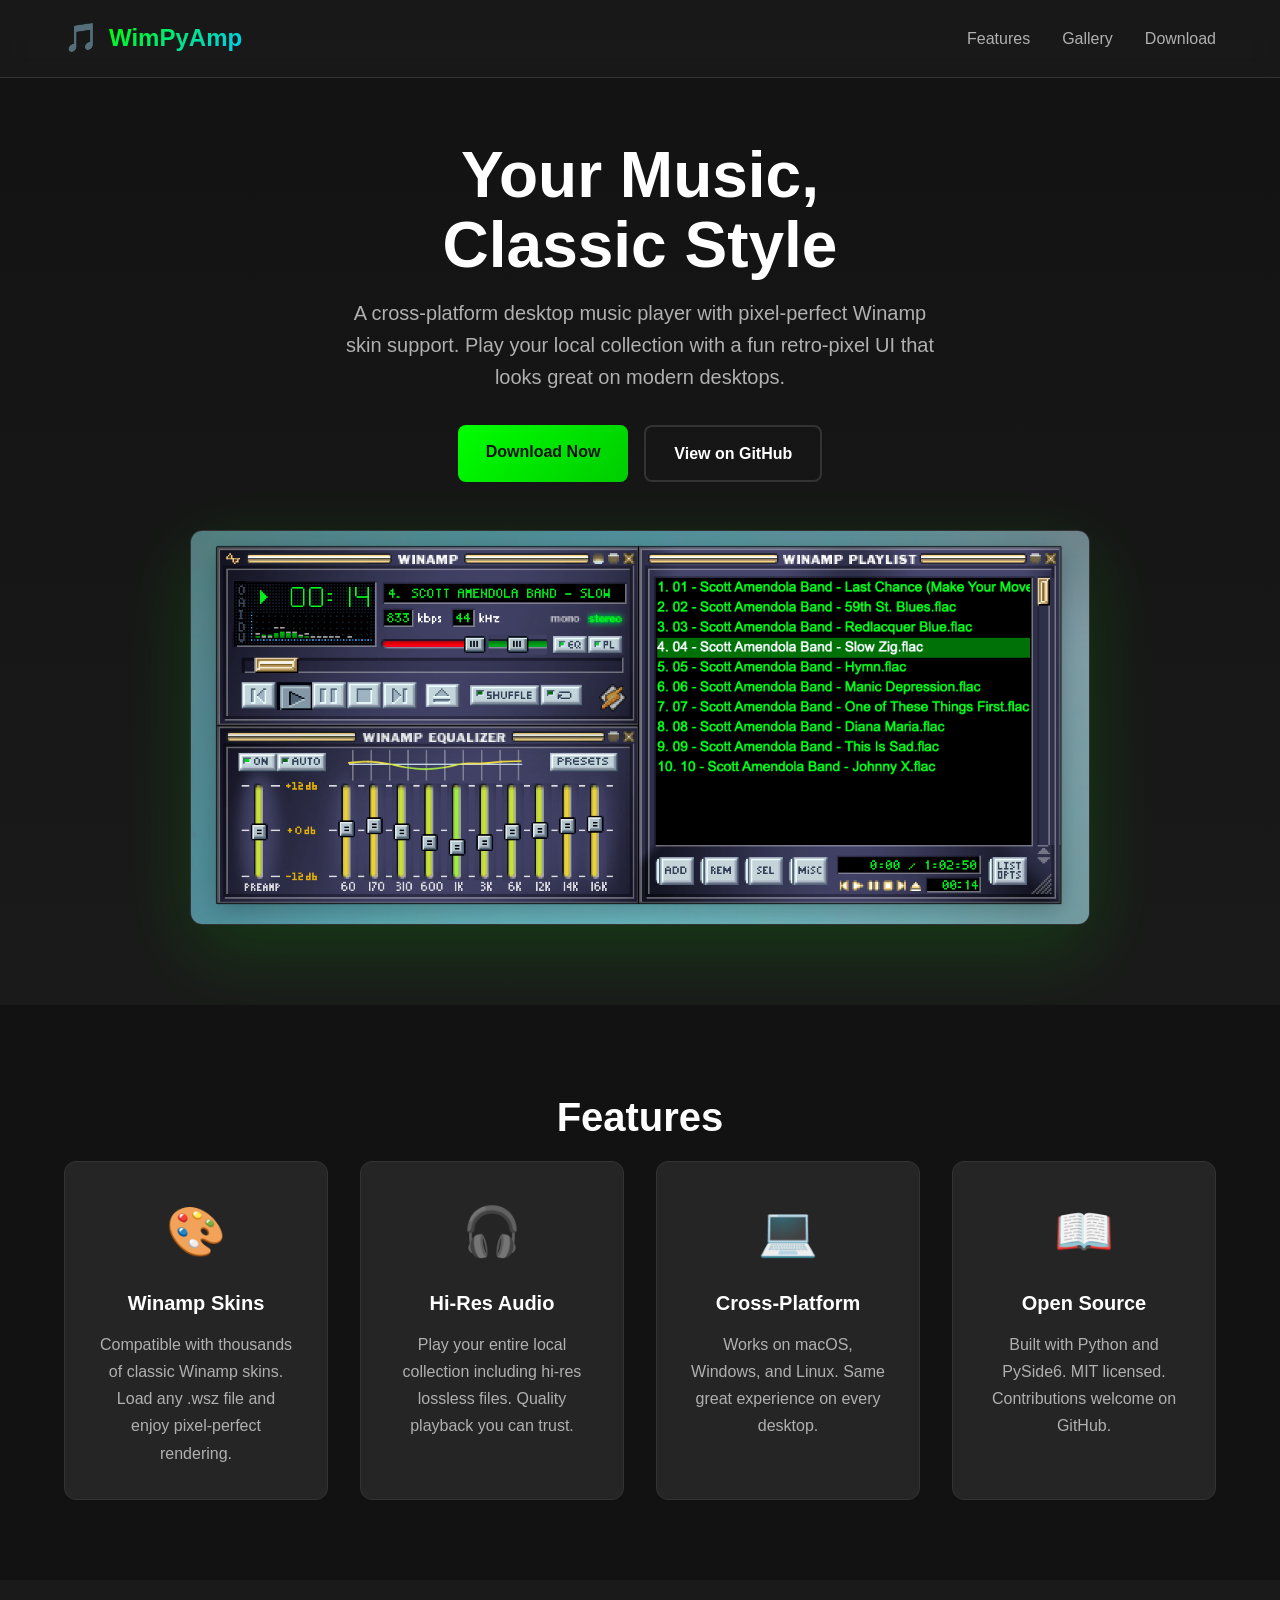
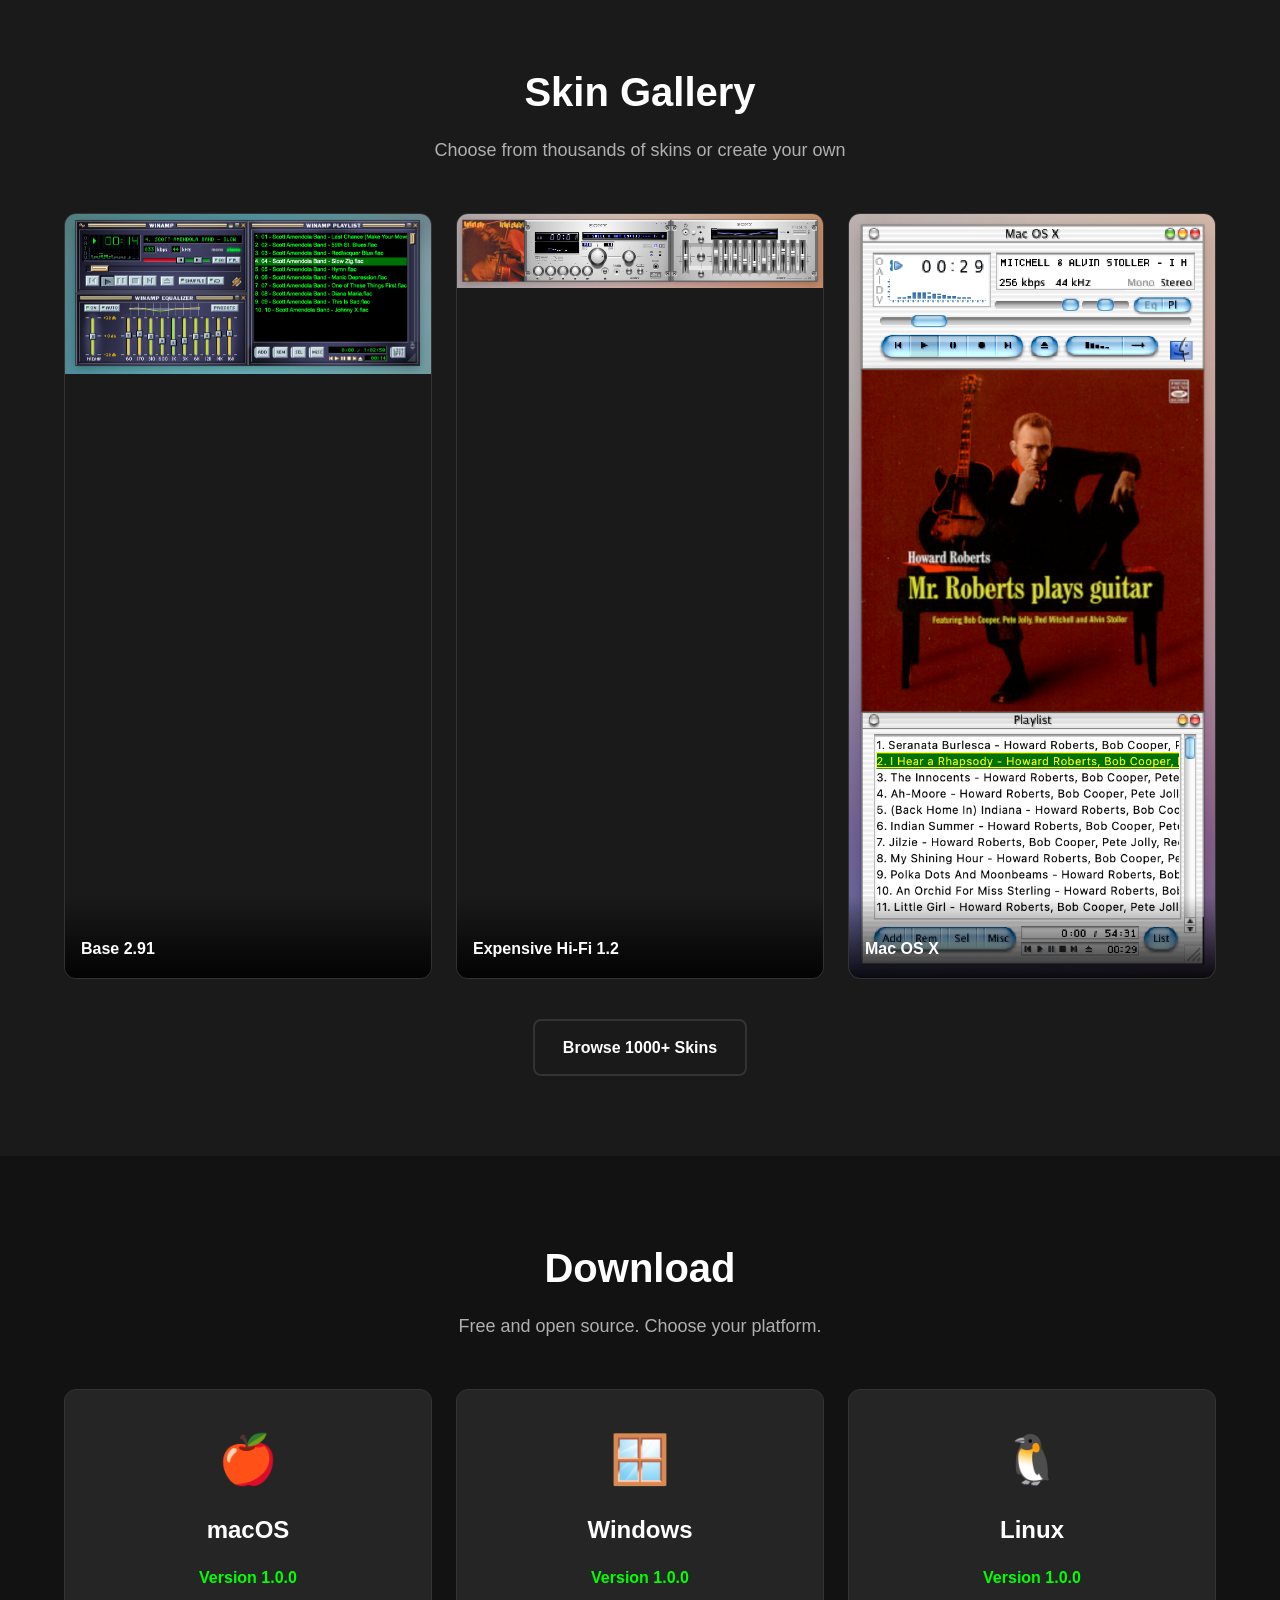
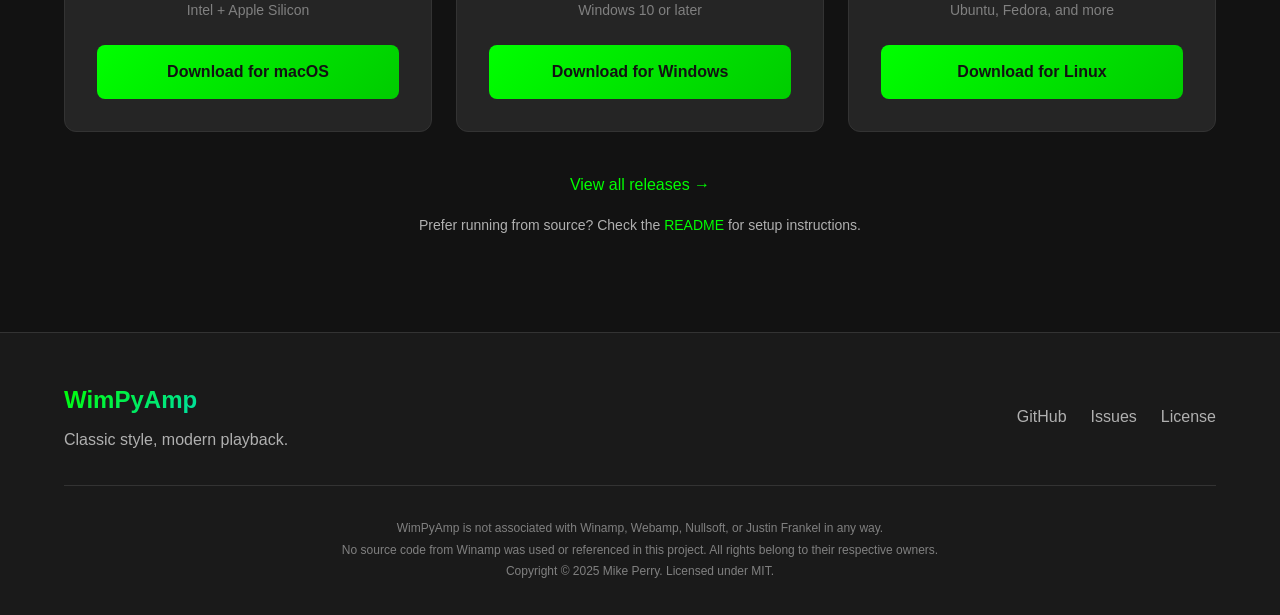
==== website/index.html @ 25e1e269 "Add product website - website/index.html: Single-page product site with Hero, Features,   Gallery, D" ====
<!DOCTYPE html>
<html lang="en">
<head>
    <meta charset="UTF-8">
    <meta name="viewport" content="width=device-width, initial-scale=1.0">
    <title>WimPyAmp - Winamp-Skinned Music Player</title>
    <meta name="description" content="A cross-platform desktop music player with pixel-perfect Winamp skin support. Play your local music collection with a fun retro UI.">
    <link rel="icon" type="image/png" href="images/favicon.png">
    <link rel="stylesheet" href="styles.css">
</head>
<body>
    <!-- Header -->
    <header class="header">
        <div class="container header-content">
            <div class="logo">
                <span class="logo-icon">🎵</span>
                <span class="logo-text">WimPyAmp</span>
            </div>
            <nav class="nav">
                <a href="#features">Features</a>
                <a href="#gallery">Gallery</a>
                <a href="#download">Download</a>
            </nav>
        </div>
    </header>

    <!-- Hero -->
    <section class="hero">
        <div class="container">
            <h1 class="hero-title">Your Music,<br>Classic Style</h1>
            <p class="hero-subtitle">
                A cross-platform desktop music player with pixel-perfect Winamp skin support.
                Play your local collection with a fun retro-pixel UI that looks great on modern desktops.
            </p>
            <div class="hero-cta">
                <a href="#download" class="btn btn-primary">Download Now</a>
                <a href="https://github.com/mikeypdev/wimpyamp" class="btn btn-secondary">View on GitHub</a>
            </div>
            <div class="hero-screenshot">
                <img src="images/hero-screenshot.png" alt="WimPyAmp with default Winamp skin">
            </div>
        </div>
    </section>

    <!-- Features -->
    <section id="features" class="features">
        <div class="container">
            <h2 class="section-title">Features</h2>
            <div class="features-grid">
                <div class="feature-card">
                    <div class="feature-icon">🎨</div>
                    <h3>Winamp Skins</h3>
                    <p>Compatible with thousands of classic Winamp skins. Load any .wsz file and enjoy pixel-perfect rendering.</p>
                </div>
                <div class="feature-card">
                    <div class="feature-icon">🎧</div>
                    <h3>Hi-Res Audio</h3>
                    <p>Play your entire local collection including hi-res lossless files. Quality playback you can trust.</p>
                </div>
                <div class="feature-card">
                    <div class="feature-icon">💻</div>
                    <h3>Cross-Platform</h3>
                    <p>Works on macOS, Windows, and Linux. Same great experience on every desktop.</p>
                </div>
                <div class="feature-card">
                    <div class="feature-icon">📖</div>
                    <h3>Open Source</h3>
                    <p>Built with Python and PySide6. MIT licensed. Contributions welcome on GitHub.</p>
                </div>
            </div>
        </div>
    </section>

    <!-- Gallery -->
    <section id="gallery" class="gallery">
        <div class="container">
            <h2 class="section-title">Skin Gallery</h2>
            <p class="section-subtitle">Choose from thousands of skins or create your own</p>
            <div class="gallery-grid">
                <div class="gallery-item">
                    <img src="images/hero-screenshot.png" alt="Default Winamp 2.91 skin">
                    <span class="gallery-caption">Base 2.91</span>
                </div>
                <div class="gallery-item">
                    <img src="images/skin-1.png" alt="Expensive Hi-Fi skin">
                    <span class="gallery-caption">Expensive Hi-Fi 1.2</span>
                </div>
                <div class="gallery-item">
                    <img src="images/skin-2.png" alt="Mac OS X Winamp skin">
                    <span class="gallery-caption">Mac OS X</span>
                </div>
            </div>
            <div class="gallery-cta">
                <a href="https://skins.webamp.org/" target="_blank" rel="noopener" class="btn btn-secondary">
                    Browse 1000+ Skins
                </a>
            </div>
        </div>
    </section>

    <!-- Download -->
    <section id="download" class="download">
        <div class="container">
            <h2 class="section-title">Download</h2>
            <p class="section-subtitle">Free and open source. Choose your platform.</p>
            <div class="download-grid">
                <div class="download-card">
                    <div class="download-platform">
                        <span class="platform-icon">🍎</span>
                        <h3>macOS</h3>
                    </div>
                    <p class="download-version">Version 1.0.0</p>
                    <p class="download-requirements">Intel + Apple Silicon</p>
                    <a href="https://github.com/mikeypdev/wimpyamp/releases/latest" class="btn btn-primary btn-full">
                        Download for macOS
                    </a>
                </div>
                <div class="download-card">
                    <div class="download-platform">
                        <span class="platform-icon">🪟</span>
                        <h3>Windows</h3>
                    </div>
                    <p class="download-version">Version 1.0.0</p>
                    <p class="download-requirements">Windows 10 or later</p>
                    <a href="https://github.com/mikeypdev/wimpyamp/releases/latest" class="btn btn-primary btn-full">
                        Download for Windows
                    </a>
                </div>
                <div class="download-card">
                    <div class="download-platform">
                        <span class="platform-icon">🐧</span>
                        <h3>Linux</h3>
                    </div>
                    <p class="download-version">Version 1.0.0</p>
                    <p class="download-requirements">Ubuntu, Fedora, and more</p>
                    <a href="https://github.com/mikeypdev/wimpyamp/releases/latest" class="btn btn-primary btn-full">
                        Download for Linux
                    </a>
                </div>
            </div>
            <div class="download-alt">
                <a href="https://github.com/mikeypdev/wimpyamp/releases" class="link">
                    View all releases →
                </a>
                <p class="download-note">
                    Prefer running from source? Check the <a href="https://github.com/mikeypdev/wimpyamp" class="link">README</a> for setup instructions.
                </p>
            </div>
        </div>
    </section>

    <!-- Footer -->
    <footer class="footer">
        <div class="container">
            <div class="footer-content">
                <div class="footer-left">
                    <span class="logo-text">WimPyAmp</span>
                    <p class="footer-tagline">Classic style, modern playback.</p>
                </div>
                <div class="footer-links">
                    <a href="https://github.com/mikeypdev/wimpyamp">GitHub</a>
                    <a href="https://github.com/mikeypdev/wimpyamp/issues">Issues</a>
                    <a href="https://github.com/mikeypdev/wimpyamp/blob/main/LICENSE">License</a>
                </div>
            </div>
            <div class="footer-disclaimer">
                <p>WimPyAmp is not associated with Winamp, Webamp, Nullsoft, or Justin Frankel in any way.</p>
                <p>No source code from Winamp was used or referenced in this project. All rights belong to their respective owners.</p>
                <p>Copyright © 2025 Mike Perry. Licensed under MIT.</p>
            </div>
        </div>
    </footer>
</body>
</html>
---- website/styles.css ----
/* WimPyAmp Product Page Styles */

/* CSS Variables */
:root {
    --bg-dark: #1a1a1a;
    --bg-darker: #121212;
    --bg-card: #252525;
    --text-primary: #ffffff;
    --text-secondary: #b0b0b0;
    --text-muted: #808080;
    --accent-green: #00ff00;
    --accent-orange: #ff9900;
    --accent-blue: #00ccff;
    --border-color: #333333;
    --max-width: 1200px;
}

/* Reset & Base */
*, *::before, *::after {
    box-sizing: border-box;
    margin: 0;
    padding: 0;
}

html {
    scroll-behavior: smooth;
}

body {
    font-family: -apple-system, BlinkMacSystemFont, "Segoe UI", Roboto, "Helvetica Neue", Arial, sans-serif;
    background-color: var(--bg-dark);
    color: var(--text-primary);
    line-height: 1.6;
    -webkit-font-smoothing: antialiased;
    -moz-osx-font-smoothing: grayscale;
}

.container {
    max-width: var(--max-width);
    margin: 0 auto;
    padding: 0 24px;
}

img {
    max-width: 100%;
    height: auto;
    display: block;
}

a {
    color: var(--accent-green);
    text-decoration: none;
    transition: color 0.2s ease;
}

a:hover {
    color: var(--accent-orange);
}

/* Header */
.header {
    position: fixed;
    top: 0;
    left: 0;
    right: 0;
    background: rgba(26, 26, 26, 0.95);
    backdrop-filter: blur(10px);
    border-bottom: 1px solid var(--border-color);
    z-index: 1000;
    padding: 16px 0;
}

.header-content {
    display: flex;
    justify-content: space-between;
    align-items: center;
}

.logo {
    display: flex;
    align-items: center;
    gap: 10px;
    font-size: 1.5rem;
    font-weight: 700;
}

.logo-icon {
    font-size: 1.75rem;
}

.logo-text {
    background: linear-gradient(135deg, var(--accent-green), var(--accent-blue));
    -webkit-background-clip: text;
    -webkit-text-fill-color: transparent;
    background-clip: text;
}

.nav {
    display: flex;
    gap: 32px;
}

.nav a {
    color: var(--text-secondary);
    font-weight: 500;
    transition: color 0.2s ease;
}

.nav a:hover {
    color: var(--text-primary);
}

/* Hero Section */
.hero {
    padding: 140px 0 80px;
    text-align: center;
    background: linear-gradient(180deg, var(--bg-darker) 0%, var(--bg-dark) 100%);
}

.hero-title {
    font-size: clamp(2.5rem, 5vw, 4rem);
    font-weight: 800;
    margin-bottom: 16px;
    line-height: 1.1;
}

.hero-subtitle {
    font-size: 1.25rem;
    color: var(--text-secondary);
    max-width: 600px;
    margin: 0 auto 32px;
}

.hero-cta {
    display: flex;
    gap: 16px;
    justify-content: center;
    flex-wrap: wrap;
    margin-bottom: 48px;
}

.hero-screenshot {
    max-width: 900px;
    margin: 0 auto;
    border-radius: 12px;
    overflow: hidden;
    box-shadow: 0 25px 80px rgba(0, 255, 0, 0.15);
    border: 1px solid var(--border-color);
}

.hero-screenshot img {
    width: 100%;
    height: auto;
}

/* Buttons */
.btn {
    display: inline-block;
    padding: 14px 28px;
    border-radius: 8px;
    font-weight: 600;
    font-size: 1rem;
    text-align: center;
    transition: all 0.2s ease;
    cursor: pointer;
    border: none;
}

.btn-primary {
    background: linear-gradient(135deg, var(--accent-green), #00cc00);
    color: var(--bg-darker);
}

.btn-primary:hover {
    background: linear-gradient(135deg, #00ff00, var(--accent-green));
    transform: translateY(-2px);
    box-shadow: 0 8px 25px rgba(0, 255, 0, 0.3);
}

.btn-secondary {
    background: transparent;
    color: var(--text-primary);
    border: 2px solid var(--border-color);
}

.btn-secondary:hover {
    border-color: var(--accent-green);
    color: var(--accent-green);
}

.btn-full {
    width: 100%;
}

/* Section Styles */
section {
    padding: 80px 0;
}

.section-title {
    font-size: 2.5rem;
    font-weight: 700;
    text-align: center;
    margin-bottom: 12px;
}

.section-subtitle {
    text-align: center;
    color: var(--text-secondary);
    font-size: 1.125rem;
    margin-bottom: 48px;
}

/* Features Section */
.features {
    background: var(--bg-darker);
}

.features-grid {
    display: grid;
    grid-template-columns: repeat(auto-fit, minmax(250px, 1fr));
    gap: 32px;
}

.feature-card {
    background: var(--bg-card);
    padding: 32px;
    border-radius: 12px;
    border: 1px solid var(--border-color);
    text-align: center;
    transition: transform 0.2s ease, border-color 0.2s ease;
}

.feature-card:hover {
    transform: translateY(-4px);
    border-color: var(--accent-green);
}

.feature-icon {
    font-size: 3rem;
    margin-bottom: 16px;
}

.feature-card h3 {
    font-size: 1.25rem;
    margin-bottom: 12px;
    color: var(--text-primary);
}

.feature-card p {
    color: var(--text-secondary);
    line-height: 1.7;
}

/* Gallery Section */
.gallery {
    background: var(--bg-dark);
}

.gallery-grid {
    display: grid;
    grid-template-columns: repeat(auto-fit, minmax(300px, 1fr));
    gap: 24px;
    margin-bottom: 40px;
}

.gallery-item {
    position: relative;
    border-radius: 12px;
    overflow: hidden;
    border: 1px solid var(--border-color);
    transition: border-color 0.2s ease;
}

.gallery-item:hover {
    border-color: var(--accent-orange);
}

.gallery-item img {
    width: 100%;
    height: auto;
}

.gallery-caption {
    position: absolute;
    bottom: 0;
    left: 0;
    right: 0;
    background: linear-gradient(transparent, rgba(0, 0, 0, 0.9));
    padding: 40px 16px 16px;
    font-weight: 600;
    color: var(--text-primary);
}

.gallery-cta {
    text-align: center;
}

/* Download Section */
.download {
    background: var(--bg-darker);
}

.download-grid {
    display: grid;
    grid-template-columns: repeat(auto-fit, minmax(280px, 1fr));
    gap: 24px;
    margin-bottom: 40px;
}

.download-card {
    background: var(--bg-card);
    padding: 32px;
    border-radius: 12px;
    border: 1px solid var(--border-color);
    text-align: center;
    transition: border-color 0.2s ease;
}

.download-card:hover {
    border-color: var(--accent-blue);
}

.download-platform {
    margin-bottom: 16px;
}

.platform-icon {
    font-size: 3rem;
    display: block;
    margin-bottom: 12px;
}

.download-platform h3 {
    font-size: 1.5rem;
}

.download-version {
    color: var(--accent-green);
    font-weight: 600;
    margin-bottom: 8px;
}

.download-requirements {
    color: var(--text-muted);
    font-size: 0.875rem;
    margin-bottom: 24px;
}

.download-alt {
    text-align: center;
}

.download-alt .link {
    display: inline-block;
    margin-bottom: 16px;
}

.download-note {
    color: var(--text-secondary);
    font-size: 0.875rem;
}

/* Footer */
.footer {
    background: var(--bg-dark);
    border-top: 1px solid var(--border-color);
    padding: 48px 0 32px;
}

.footer-content {
    display: flex;
    justify-content: space-between;
    align-items: center;
    flex-wrap: wrap;
    gap: 24px;
    margin-bottom: 32px;
    padding-bottom: 32px;
    border-bottom: 1px solid var(--border-color);
}

.footer-left .logo-text {
    font-size: 1.5rem;
    font-weight: 700;
    display: block;
    margin-bottom: 8px;
}

.footer-tagline {
    color: var(--text-secondary);
}

.footer-links {
    display: flex;
    gap: 24px;
}

.footer-links a {
    color: var(--text-secondary);
}

.footer-links a:hover {
    color: var(--accent-green);
}

.footer-disclaimer {
    text-align: center;
    color: var(--text-muted);
    font-size: 0.75rem;
    line-height: 1.8;
}

/* Responsive */
@media (max-width: 768px) {
    .nav {
        display: none;
    }

    .hero {
        padding: 100px 0 60px;
    }

    .hero-cta {
        flex-direction: column;
        align-items: center;
    }

    .hero-cta .btn {
        width: 100%;
        max-width: 280px;
    }

    section {
        padding: 60px 0;
    }

    .section-title {
        font-size: 2rem;
    }

    .footer-content {
        flex-direction: column;
        text-align: center;
    }

    .footer-links {
        justify-content: center;
    }
}

/* Utility */
.sr-only {
    position: absolute;
    width: 1px;
    height: 1px;
    padding: 0;
    margin: -1px;
    overflow: hidden;
    clip: rect(0, 0, 0, 0);
    white-space: nowrap;
    border: 0;
}
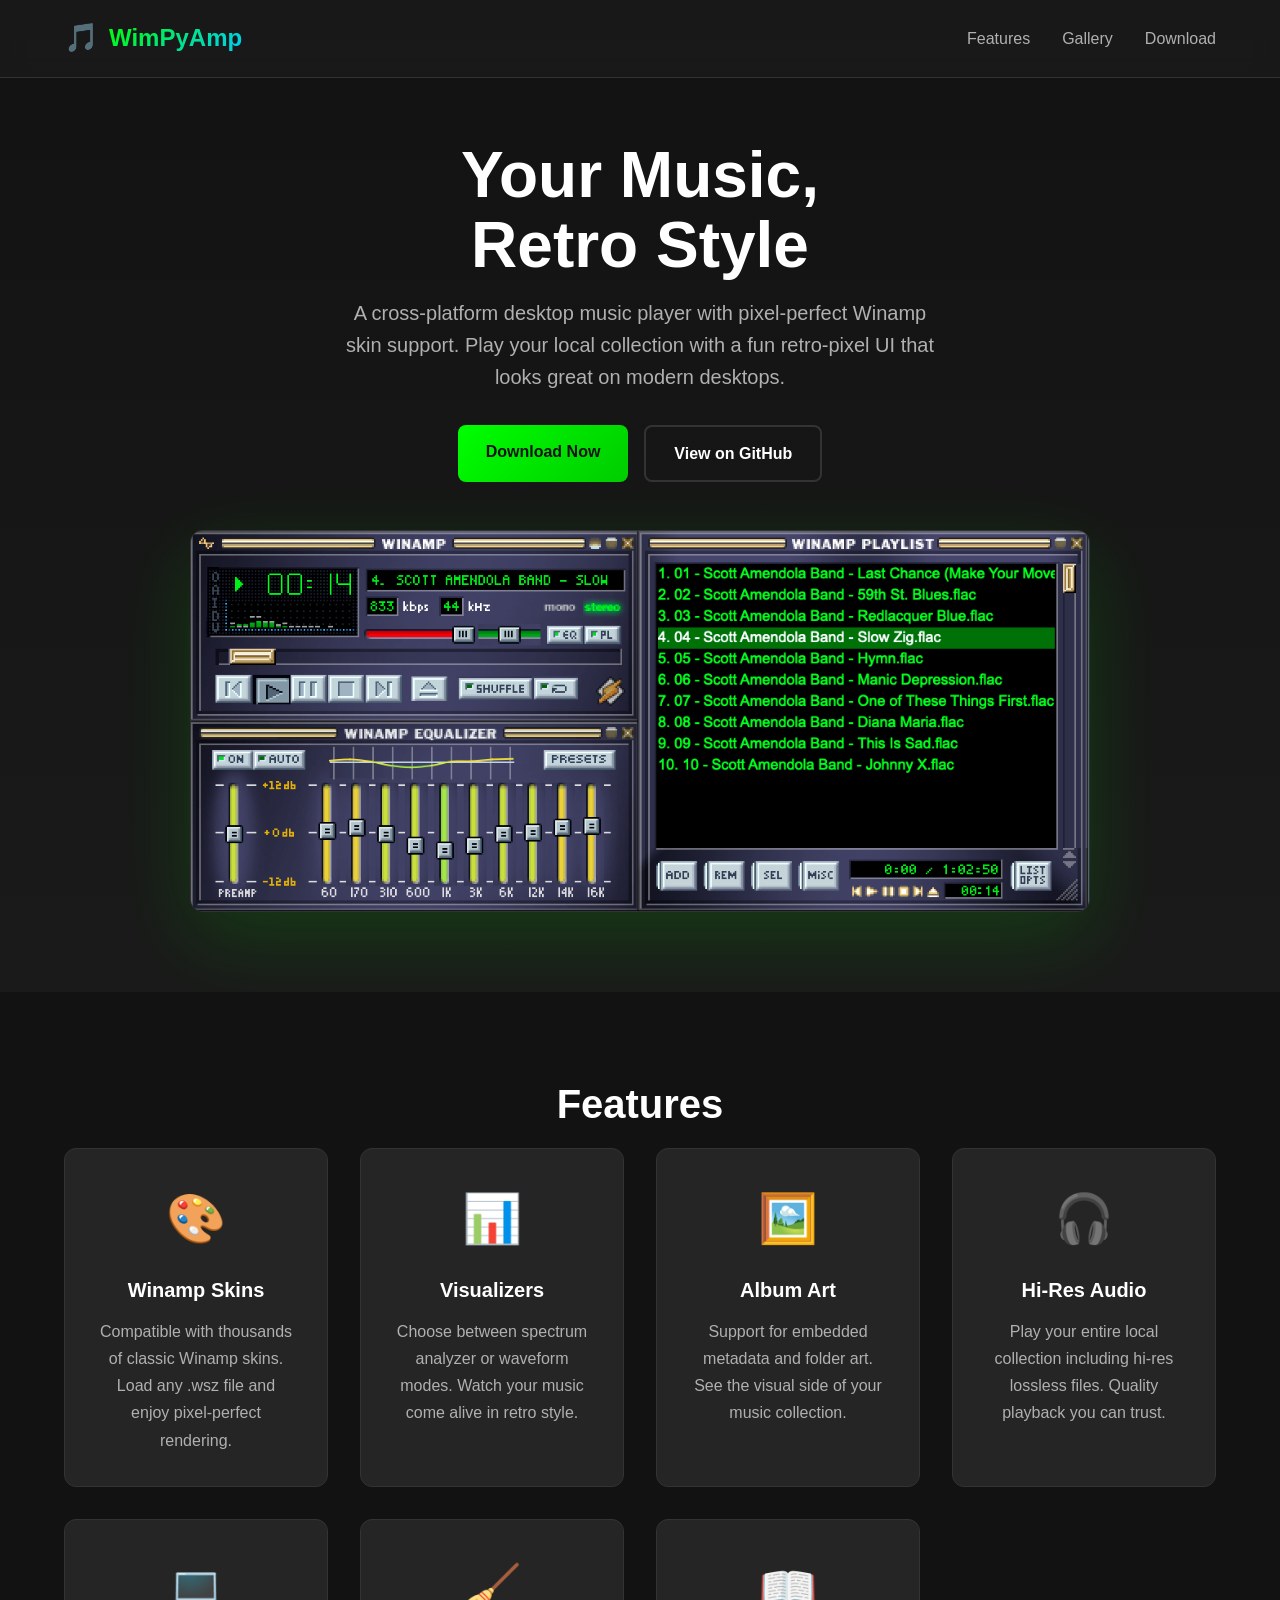
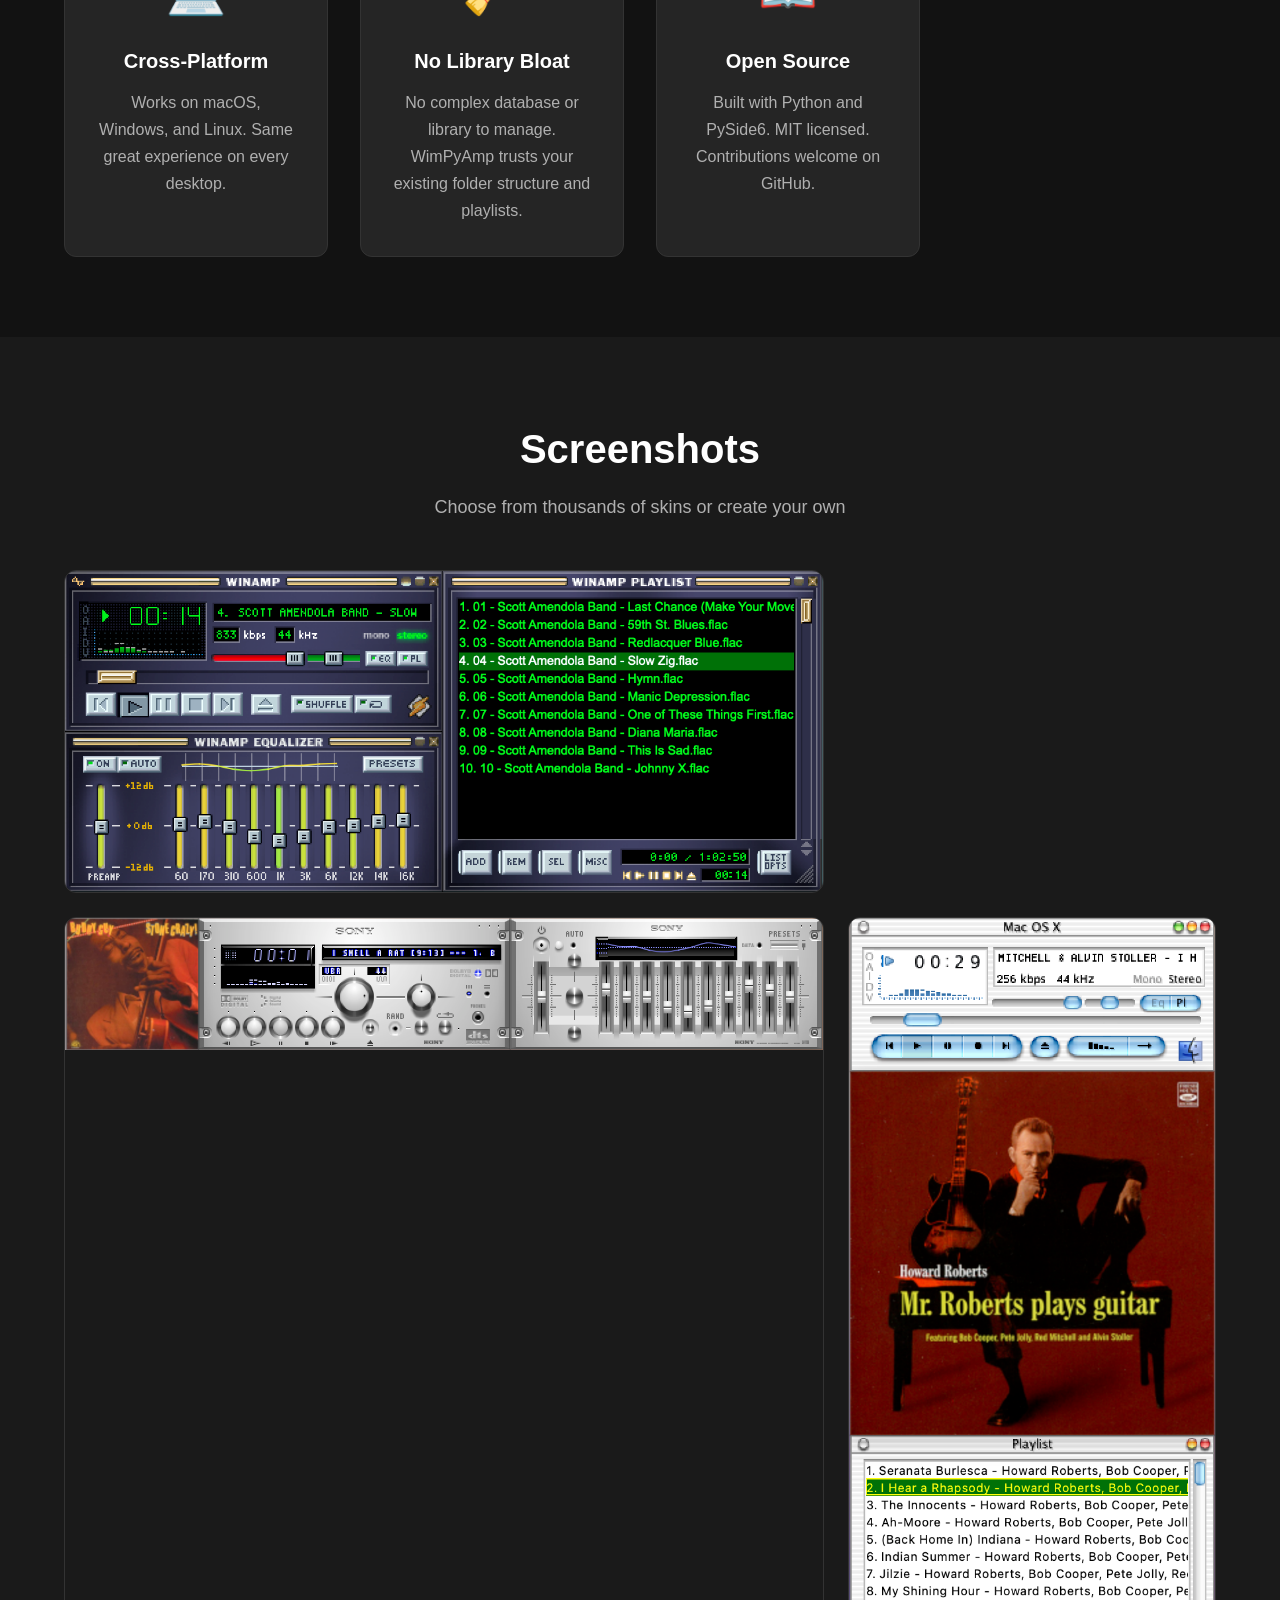
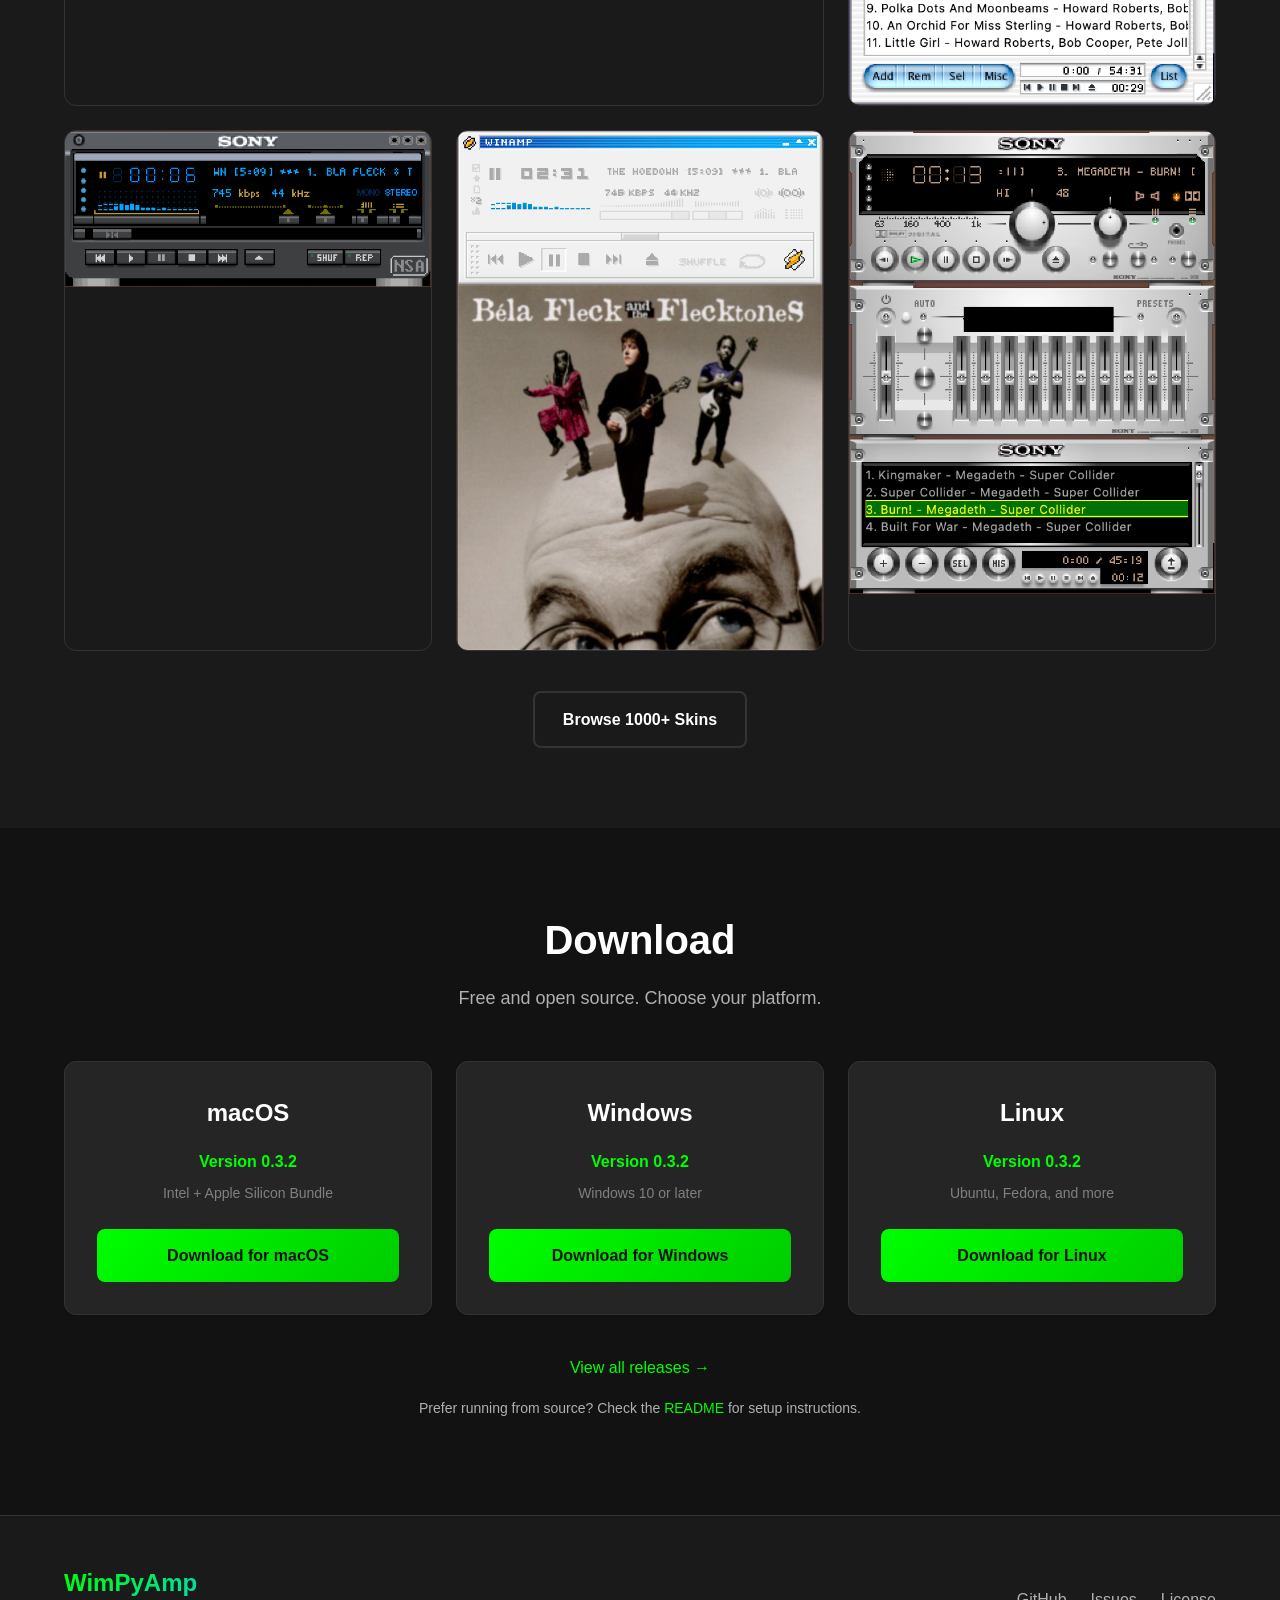
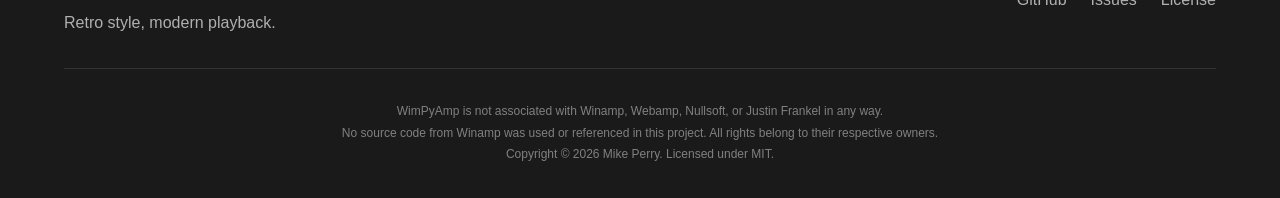
==== commit 690c69a4: "Update website for v0.3.2" ====
--- a/website/index.html
+++ b/website/index.html
@@ -27,7 +27,7 @@
     <!-- Hero -->
     <section class="hero">
         <div class="container">
-            <h1 class="hero-title">Your Music,<br>Classic Style</h1>
+            <h1 class="hero-title">Your Music,<br>Retro Style</h1>
             <p class="hero-subtitle">
                 A cross-platform desktop music player with pixel-perfect Winamp skin support.
                 Play your local collection with a fun retro-pixel UI that looks great on modern desktops.
@@ -53,6 +53,16 @@
                     <p>Compatible with thousands of classic Winamp skins. Load any .wsz file and enjoy pixel-perfect rendering.</p>
                 </div>
                 <div class="feature-card">
+                    <div class="feature-icon">📊</div>
+                    <h3>Visualizers</h3>
+                    <p>Choose between spectrum analyzer or waveform modes. Watch your music come alive in retro style.</p>
+                </div>
+                <div class="feature-card">
+                    <div class="feature-icon">🖼️</div>
+                    <h3>Album Art</h3>
+                    <p>Support for embedded metadata and folder art. See the visual side of your music collection.</p>
+                </div>
+                <div class="feature-card">
                     <div class="feature-icon">🎧</div>
                     <h3>Hi-Res Audio</h3>
                     <p>Play your entire local collection including hi-res lossless files. Quality playback you can trust.</p>
@@ -61,6 +71,11 @@
                     <div class="feature-icon">💻</div>
                     <h3>Cross-Platform</h3>
                     <p>Works on macOS, Windows, and Linux. Same great experience on every desktop.</p>
+                </div>
+                <div class="feature-card">
+                    <div class="feature-icon">🧹</div>
+                    <h3>No Library Bloat</h3>
+                    <p>No complex database or library to manage. WimPyAmp trusts your existing folder structure and playlists.</p>
                 </div>
                 <div class="feature-card">
                     <div class="feature-icon">📖</div>
@@ -74,20 +89,26 @@
     <!-- Gallery -->
     <section id="gallery" class="gallery">
         <div class="container">
-            <h2 class="section-title">Skin Gallery</h2>
+            <h2 class="section-title">Screenshots</h2>
             <p class="section-subtitle">Choose from thousands of skins or create your own</p>
             <div class="gallery-grid">
-                <div class="gallery-item">
+                <div class="gallery-item gallery-item-wide">
                     <img src="images/hero-screenshot.png" alt="Default Winamp 2.91 skin">
-                    <span class="gallery-caption">Base 2.91</span>
                 </div>
-                <div class="gallery-item">
+                <div class="gallery-item gallery-item-wide">
                     <img src="images/skin-1.png" alt="Expensive Hi-Fi skin">
-                    <span class="gallery-caption">Expensive Hi-Fi 1.2</span>
                 </div>
                 <div class="gallery-item">
                     <img src="images/skin-2.png" alt="Mac OS X Winamp skin">
-                    <span class="gallery-caption">Mac OS X</span>
+                </div>
+                <div class="gallery-item">
+                    <img src="images/skin-3.png" alt="Nucleo Winamp skin">
+                </div>
+                <div class="gallery-item">
+                    <img src="images/skin-4.png" alt="Z-Glass Winamp skin">
+                </div>
+                <div class="gallery-item">
+                    <img src="images/skin-5.png" alt="Pioneer Winamp skin">
                 </div>
             </div>
             <div class="gallery-cta">
@@ -106,21 +127,19 @@
             <div class="download-grid">
                 <div class="download-card">
                     <div class="download-platform">
-                        <span class="platform-icon">🍎</span>
                         <h3>macOS</h3>
                     </div>
-                    <p class="download-version">Version 1.0.0</p>
-                    <p class="download-requirements">Intel + Apple Silicon</p>
+                    <p class="download-version">Version 0.3.2</p>
+                    <p class="download-requirements">Intel + Apple Silicon Bundle</p>
                     <a href="https://github.com/mikeypdev/wimpyamp/releases/latest" class="btn btn-primary btn-full">
                         Download for macOS
                     </a>
                 </div>
                 <div class="download-card">
                     <div class="download-platform">
-                        <span class="platform-icon">🪟</span>
                         <h3>Windows</h3>
                     </div>
-                    <p class="download-version">Version 1.0.0</p>
+                    <p class="download-version">Version 0.3.2</p>
                     <p class="download-requirements">Windows 10 or later</p>
                     <a href="https://github.com/mikeypdev/wimpyamp/releases/latest" class="btn btn-primary btn-full">
                         Download for Windows
@@ -128,10 +147,9 @@
                 </div>
                 <div class="download-card">
                     <div class="download-platform">
-                        <span class="platform-icon">🐧</span>
                         <h3>Linux</h3>
                     </div>
-                    <p class="download-version">Version 1.0.0</p>
+                    <p class="download-version">Version 0.3.2</p>
                     <p class="download-requirements">Ubuntu, Fedora, and more</p>
                     <a href="https://github.com/mikeypdev/wimpyamp/releases/latest" class="btn btn-primary btn-full">
                         Download for Linux
@@ -155,7 +173,7 @@
             <div class="footer-content">
                 <div class="footer-left">
                     <span class="logo-text">WimPyAmp</span>
-                    <p class="footer-tagline">Classic style, modern playback.</p>
+                    <p class="footer-tagline">Retro style, modern playback.</p>
                 </div>
                 <div class="footer-links">
                     <a href="https://github.com/mikeypdev/wimpyamp">GitHub</a>
@@ -166,7 +184,7 @@
             <div class="footer-disclaimer">
                 <p>WimPyAmp is not associated with Winamp, Webamp, Nullsoft, or Justin Frankel in any way.</p>
                 <p>No source code from Winamp was used or referenced in this project. All rights belong to their respective owners.</p>
-                <p>Copyright © 2025 Mike Perry. Licensed under MIT.</p>
+                <p>Copyright © 2026 Mike Perry. Licensed under MIT.</p>
             </div>
         </div>
     </footer>
--- a/website/styles.css
+++ b/website/styles.css
@@ -276,6 +276,10 @@
     border-color: var(--accent-orange);
 }
 
+.gallery-item-wide {
+    grid-column: span 2;
+}
+
 .gallery-item img {
     width: 100%;
     height: auto;
@@ -445,6 +449,10 @@
 
     .footer-links {
         justify-content: center;
+    }
+
+    .gallery-item-wide {
+        grid-column: span 1;
     }
 }
 
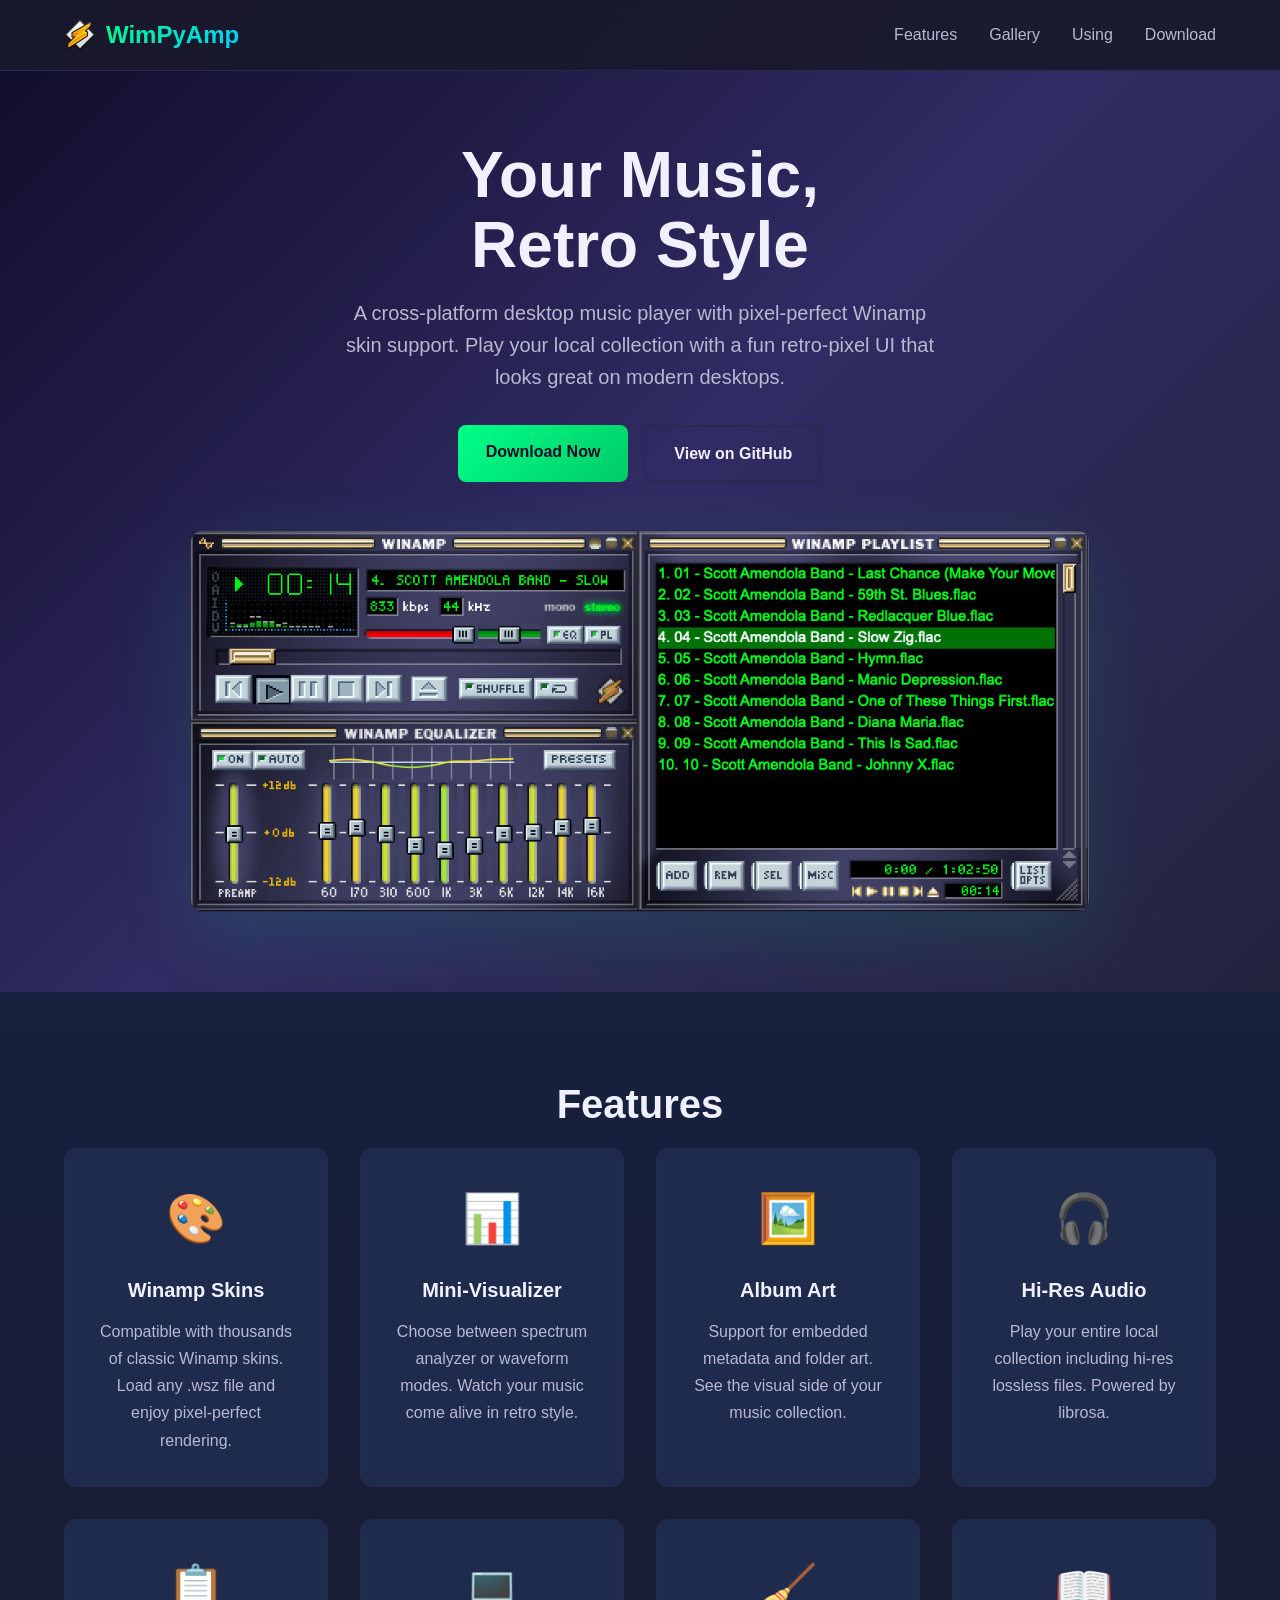
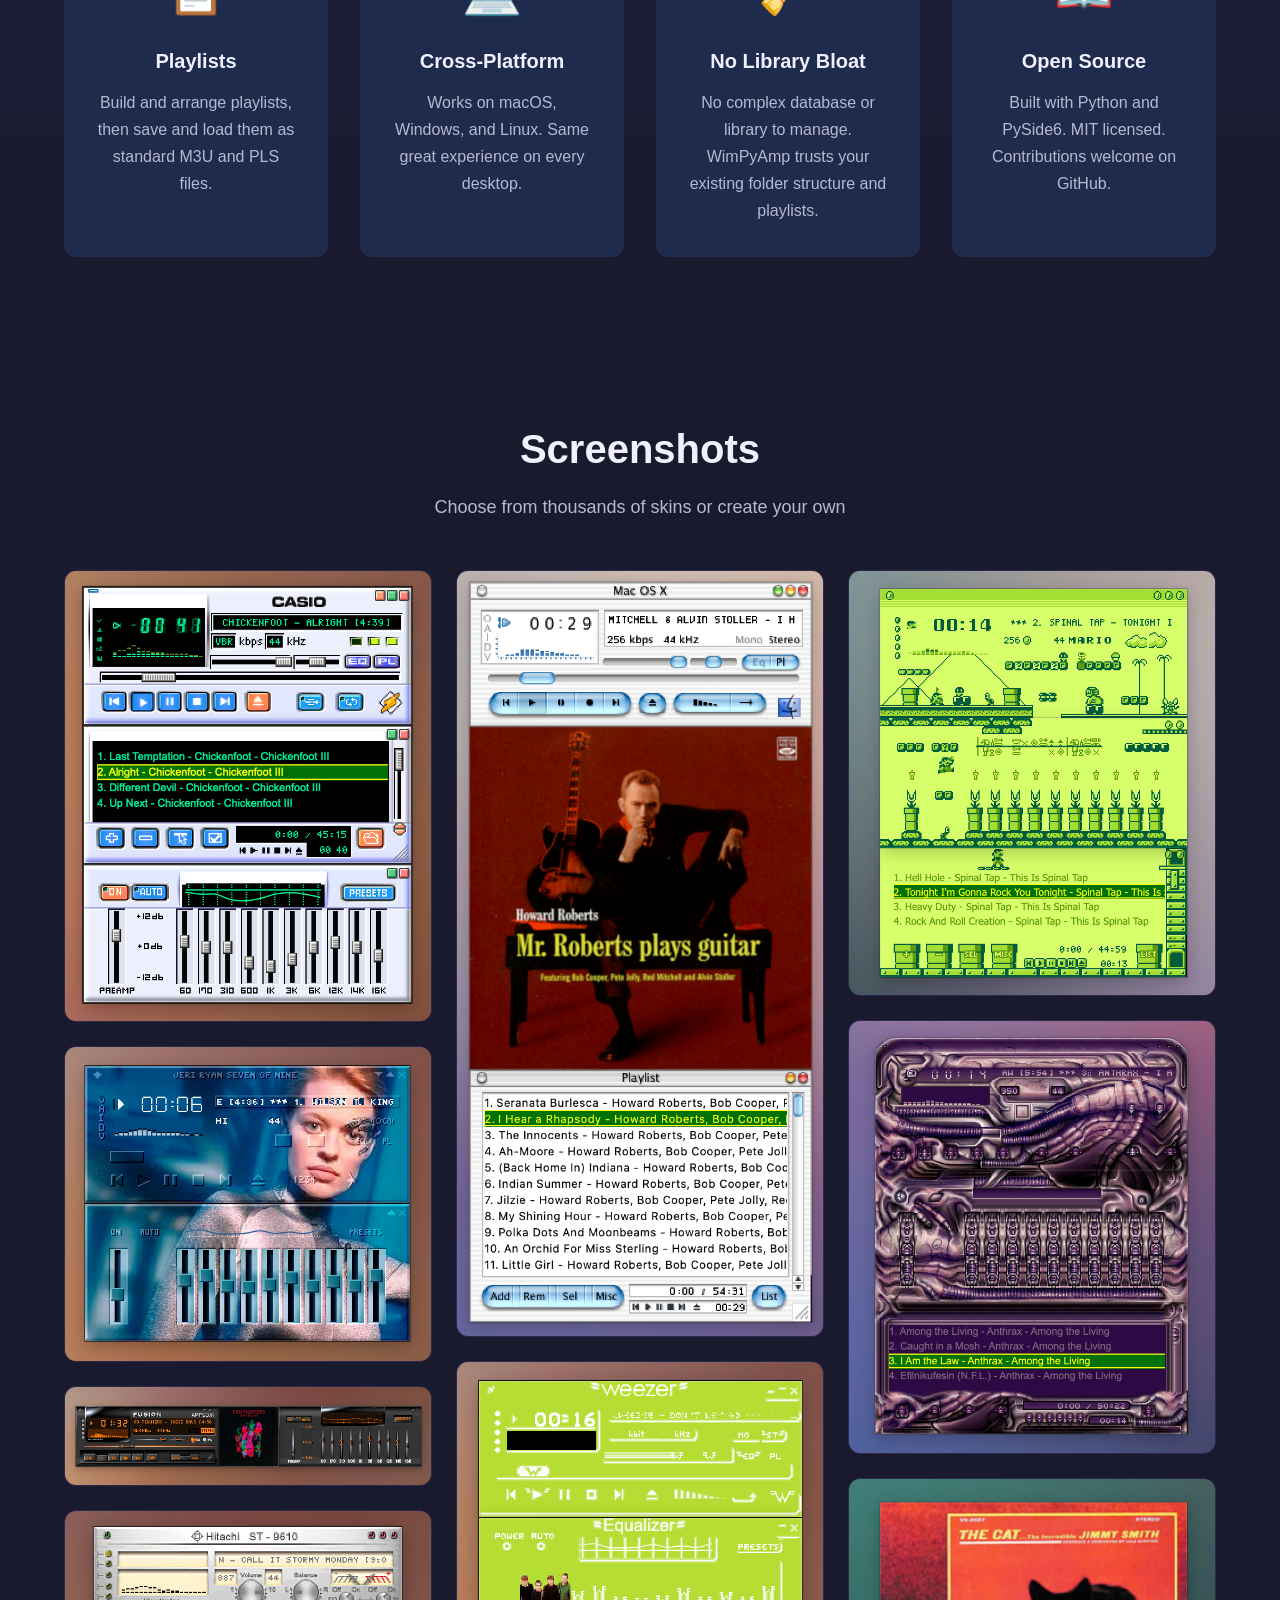
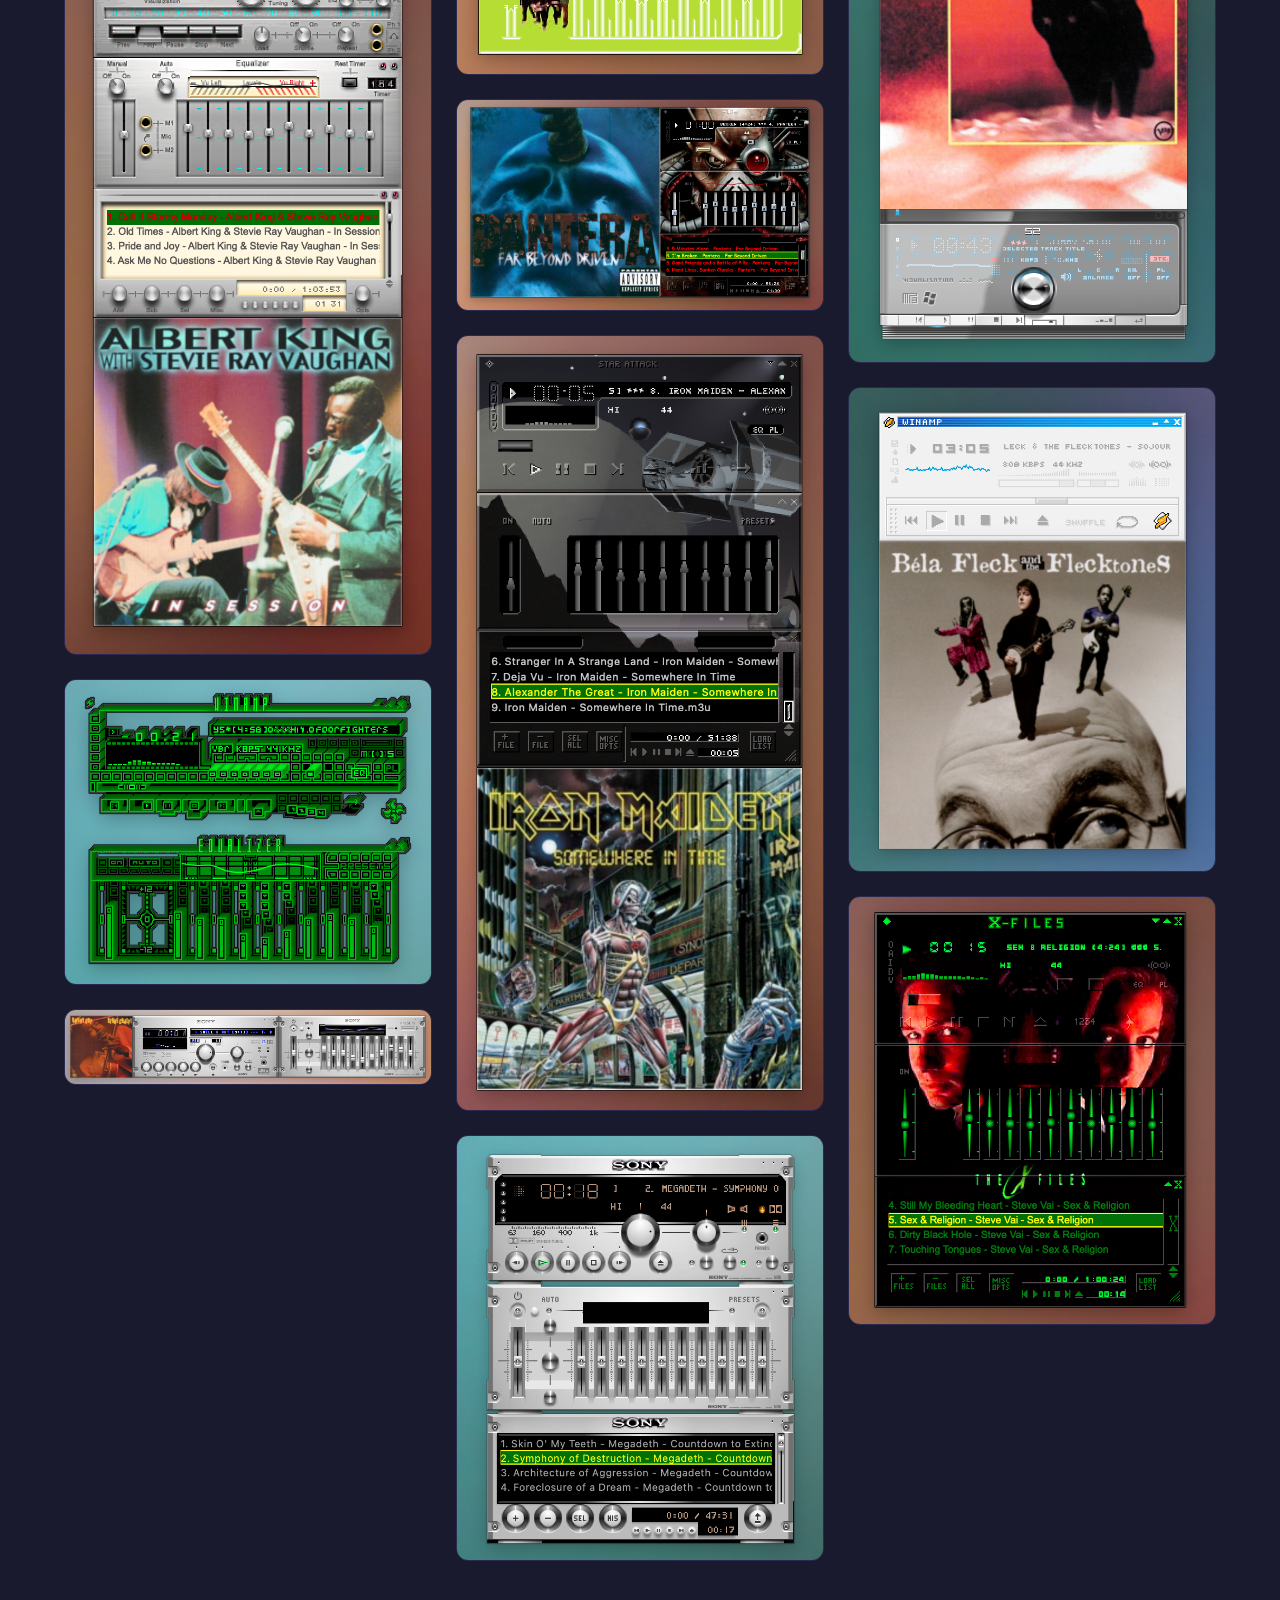
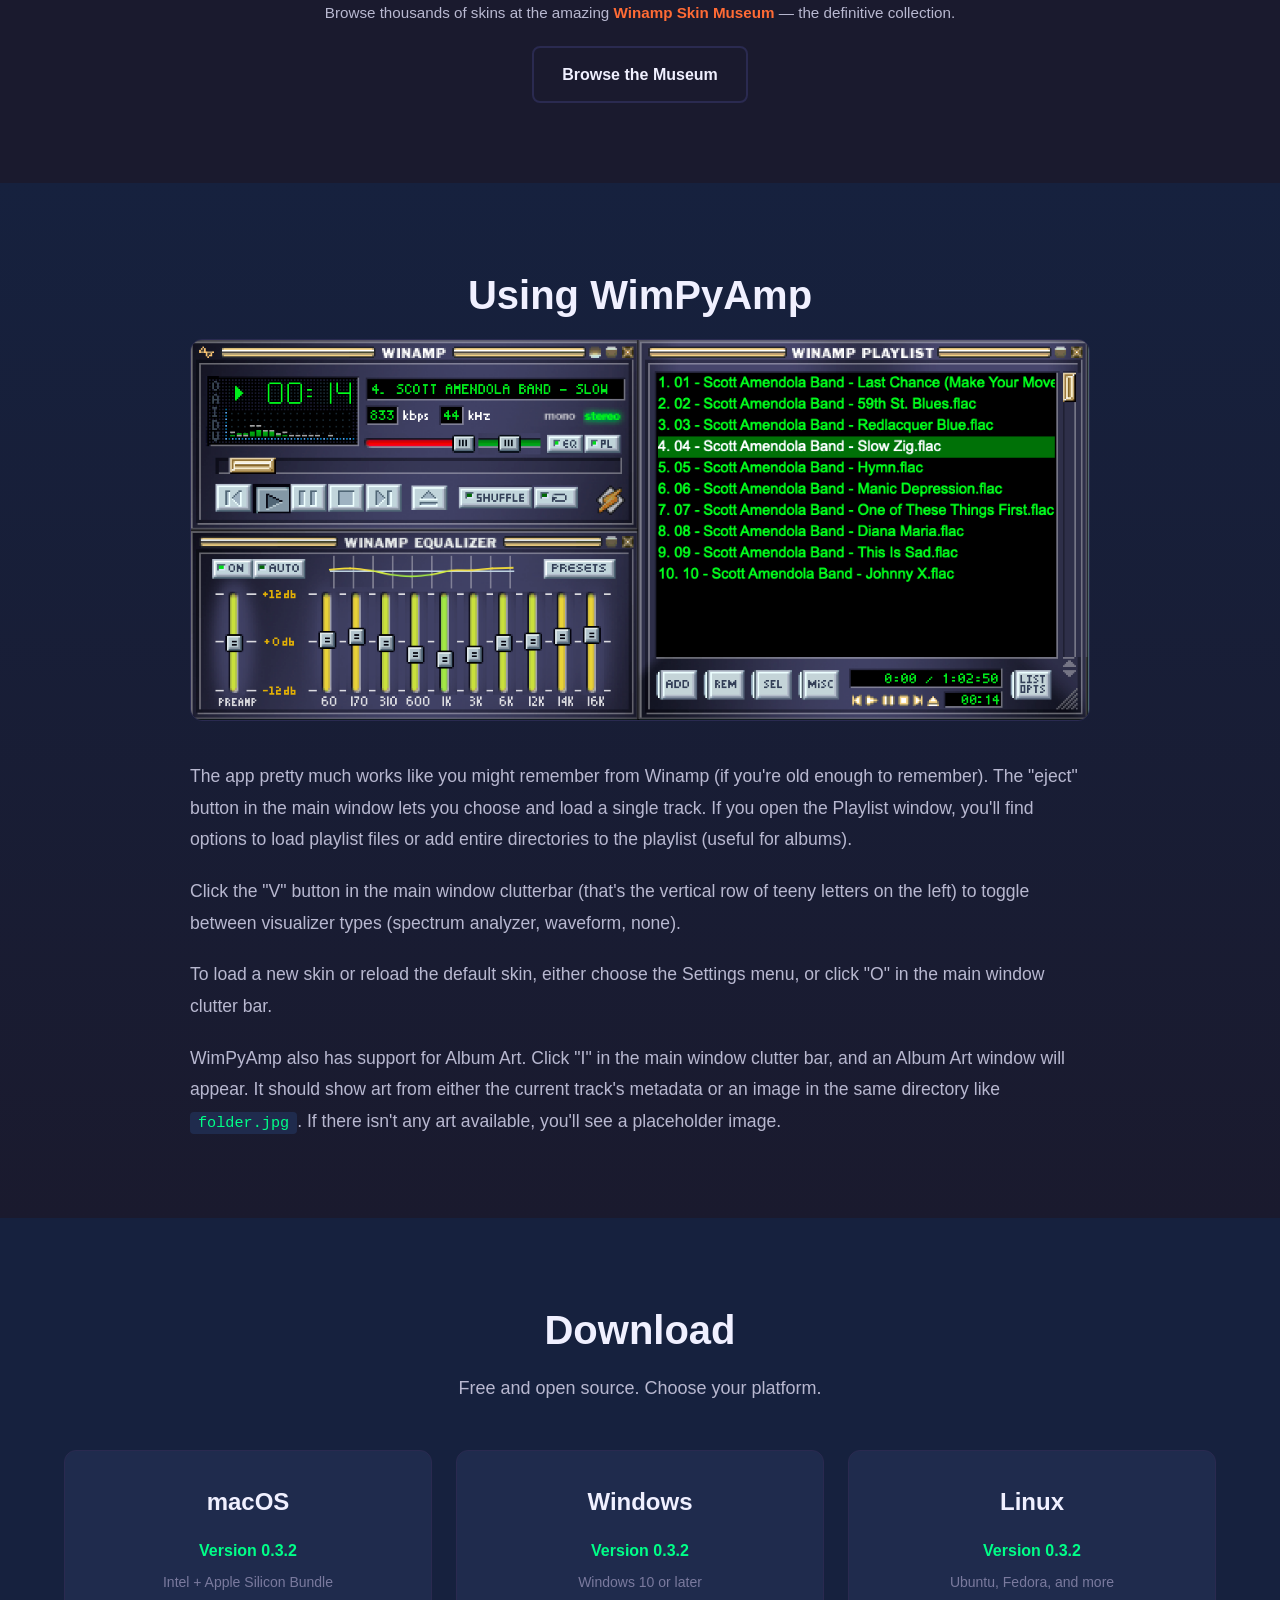
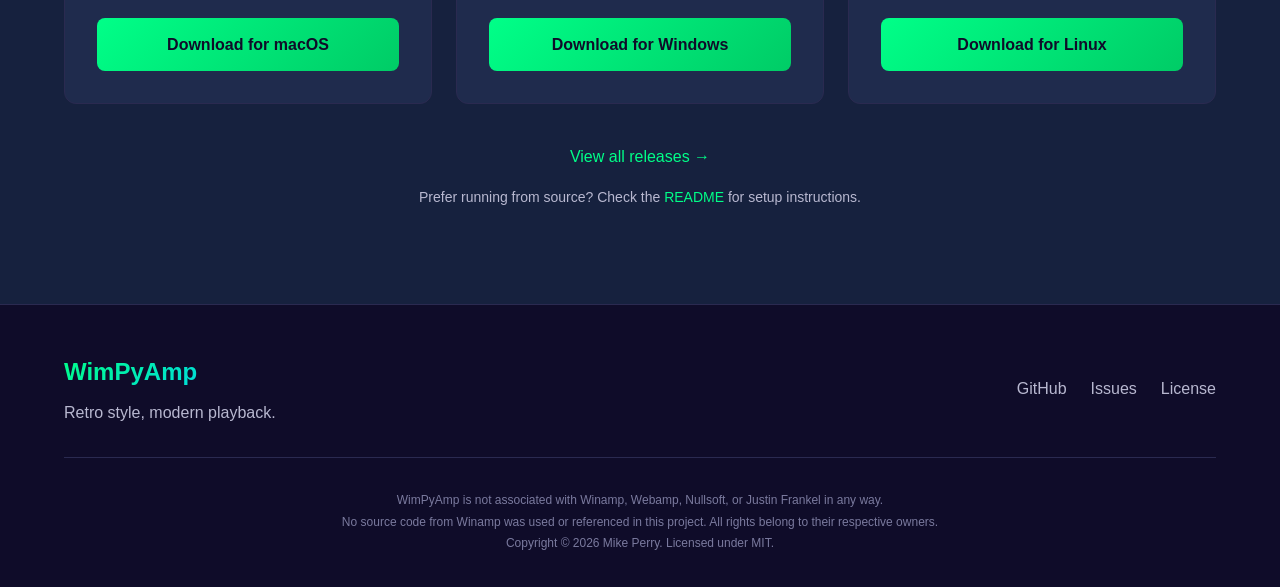
==== commit dce06bf2: "Overhaul website with new gallery, content sections, and theme Replace generic skin images with 17 n" ====
--- a/website/index.html
+++ b/website/index.html
@@ -3,9 +3,20 @@
 <head>
     <meta charset="UTF-8">
     <meta name="viewport" content="width=device-width, initial-scale=1.0">
-    <title>WimPyAmp - Winamp-Skinned Music Player</title>
+    <title>WimPyAmp — Your Music, Retro Style</title>
     <meta name="description" content="A cross-platform desktop music player with pixel-perfect Winamp skin support. Play your local music collection with a fun retro UI.">
-    <link rel="icon" type="image/png" href="images/favicon.png">
+
+    <meta property="og:title" content="WimPyAmp - Your Music, Retro Style">
+    <meta property="og:description" content="A cross-platform desktop music player with pixel-perfect Winamp skin support. Play your local collection with thousands of classic skins.">
+    <meta property="og:image" content="https://mikeypdev.github.io/wimpyamp/images/hero-screenshot.png">
+    <meta property="og:type" content="website">
+    <meta property="og:url" content="https://mikeypdev.github.io/wimpyamp/">
+
+    <meta name="twitter:card" content="summary_large_image">
+    <meta name="twitter:title" content="WimPyAmp - Your Music, Retro Style">
+    <meta name="twitter:description" content="A cross-platform desktop music player with pixel-perfect Winamp skin support.">
+    <meta name="twitter:image" content="https://mikeypdev.github.io/wimpyamp/images/hero-screenshot.png">
+    <link rel="icon" type="image/png" sizes="180x180" href="images/favicon.png">
     <link rel="stylesheet" href="styles.css">
 </head>
 <body>
@@ -13,12 +24,13 @@
     <header class="header">
         <div class="container header-content">
             <div class="logo">
-                <span class="logo-icon">🎵</span>
+                <img src="images/logo-icon.png" alt="" class="logo-icon-img">
                 <span class="logo-text">WimPyAmp</span>
             </div>
             <nav class="nav">
                 <a href="#features">Features</a>
                 <a href="#gallery">Gallery</a>
+                <a href="#using">Using</a>
                 <a href="#download">Download</a>
             </nav>
         </div>
@@ -54,7 +66,7 @@
                 </div>
                 <div class="feature-card">
                     <div class="feature-icon">📊</div>
-                    <h3>Visualizers</h3>
+                    <h3>Mini-Visualizer</h3>
                     <p>Choose between spectrum analyzer or waveform modes. Watch your music come alive in retro style.</p>
                 </div>
                 <div class="feature-card">
@@ -65,7 +77,12 @@
                 <div class="feature-card">
                     <div class="feature-icon">🎧</div>
                     <h3>Hi-Res Audio</h3>
-                    <p>Play your entire local collection including hi-res lossless files. Quality playback you can trust.</p>
+                    <p>Play your entire local collection including hi-res lossless files. Powered by librosa.</p>
+                </div>
+                <div class="feature-card">
+                    <div class="feature-icon">📋</div>
+                    <h3>Playlists</h3>
+                    <p>Build and arrange playlists, then save and load them as standard M3U and PLS files.</p>
                 </div>
                 <div class="feature-card">
                     <div class="feature-icon">💻</div>
@@ -91,30 +108,105 @@
         <div class="container">
             <h2 class="section-title">Screenshots</h2>
             <p class="section-subtitle">Choose from thousands of skins or create your own</p>
-            <div class="gallery-grid">
-                <div class="gallery-item gallery-item-wide">
-                    <img src="images/hero-screenshot.png" alt="Default Winamp 2.91 skin">
-                </div>
-                <div class="gallery-item gallery-item-wide">
-                    <img src="images/skin-1.png" alt="Expensive Hi-Fi skin">
-                </div>
-                <div class="gallery-item">
-                    <img src="images/skin-2.png" alt="Mac OS X Winamp skin">
-                </div>
-                <div class="gallery-item">
-                    <img src="images/skin-3.png" alt="Nucleo Winamp skin">
-                </div>
-                <div class="gallery-item">
-                    <img src="images/skin-4.png" alt="Z-Glass Winamp skin">
-                </div>
-                <div class="gallery-item">
-                    <img src="images/skin-5.png" alt="Pioneer Winamp skin">
+            <div class="gallery-masonry">
+                <div class="gallery-item" onclick="openLightbox(this)">
+                    <img src="images/skin-casio.png" alt="Casio skin">
+                    <div class="gallery-caption">Casio</div>
+                </div>
+                <div class="gallery-item" onclick="openLightbox(this)">
+                    <img src="images/skin-seven9.png" alt="Seven9 skin">
+                    <div class="gallery-caption">Seven9</div>
+                </div>
+                <div class="gallery-item" onclick="openLightbox(this)">
+                    <img src="images/skin-fusion-ampdeck.png" alt="Fusion AmpDeck skin">
+                    <div class="gallery-caption">Fusion AmpDeck</div>
+                </div>
+                <div class="gallery-item" onclick="openLightbox(this)">
+                    <img src="images/skin-hitachi.png" alt="Hitachi skin">
+                    <div class="gallery-caption">Hitachi</div>
+                </div>
+                <div class="gallery-item" onclick="openLightbox(this)">
+                    <img src="images/skin-green-dimension.png" alt="Green Dimension skin">
+                    <div class="gallery-caption">Green Dimension</div>
+                </div>
+                <div class="gallery-item" onclick="openLightbox(this)">
+                    <img src="images/skin-sony.png" alt="Sony skin">
+                    <div class="gallery-caption">Sony</div>
+                </div>
+                <div class="gallery-item" onclick="openLightbox(this)">
+                    <img src="images/skin-macosaqua.png" alt="Mac OS Aqua skin">
+                    <div class="gallery-caption">Mac OS Aqua</div>
+                </div>
+                <div class="gallery-item" onclick="openLightbox(this)">
+                    <img src="images/skin-weezer.png" alt="Weezer skin">
+                    <div class="gallery-caption">Weezer</div>
+                </div>
+                <div class="gallery-item" onclick="openLightbox(this)">
+                    <img src="images/skin-quake3art.png" alt="Quake 3 Art skin">
+                    <div class="gallery-caption">Quake 3 Art</div>
+                </div>
+                <div class="gallery-item" onclick="openLightbox(this)">
+                    <img src="images/skin-tiefighter.png" alt="Tie Fighter skin">
+                    <div class="gallery-caption">Tie Fighter</div>
+                </div>
+                <div class="gallery-item" onclick="openLightbox(this)">
+                    <img src="images/skin-sonyhifi.png" alt="Sony HiFi skin">
+                    <div class="gallery-caption">Sony HiFi</div>
+                </div>
+                <div class="gallery-item" onclick="openLightbox(this)">
+                    <img src="images/skin-mariogb.png" alt="Mario Game Boy skin">
+                    <div class="gallery-caption">Mario Game Boy</div>
+                </div>
+                <div class="gallery-item" onclick="openLightbox(this)">
+                    <img src="images/skin-necro.png" alt="Necro skin">
+                    <div class="gallery-caption">Necro</div>
+                </div>
+                <div class="gallery-item" onclick="openLightbox(this)">
+                    <img src="images/skin-s2.png" alt="S2 skin">
+                    <div class="gallery-caption">S2</div>
+                </div>
+                <div class="gallery-item" onclick="openLightbox(this)">
+                    <img src="images/skin-waantiseptic.png" alt="WA Antiseptic skin">
+                    <div class="gallery-caption">WA Antiseptic</div>
+                </div>
+                <div class="gallery-item" onclick="openLightbox(this)">
+                    <img src="images/skin-xfiles.png" alt="X-Files skin">
+                    <div class="gallery-caption">X-Files</div>
                 </div>
             </div>
             <div class="gallery-cta">
+                <p class="gallery-museum-note">
+                    Browse thousands of skins at the amazing <a href="https://skins.webamp.org/" target="_blank" rel="noopener">Winamp Skin Museum</a> — the definitive collection.
+                </p>
                 <a href="https://skins.webamp.org/" target="_blank" rel="noopener" class="btn btn-secondary">
-                    Browse 1000+ Skins
+                    Browse the Museum
                 </a>
+            </div>
+        </div>
+    </section>
+
+    <!-- Using -->
+    <section id="using" class="using">
+        <div class="container">
+            <h2 class="section-title">Using WimPyAmp</h2>
+            <div class="using-layout">
+                <div class="using-screenshot">
+                    <img src="images/hero-screenshot.png" alt="WimPyAmp with default Winamp skin">
+                </div>
+                <div class="using-content">
+                    <p>
+                        The app pretty much works like you might remember from Winamp (if you're old enough to remember). The "eject" button in the main window lets you choose and load a single track. If you open the Playlist window, you'll find options to load playlist files or add entire directories to the playlist (useful for albums).
+                    </p>
+                    <p>
+                        Click the "V" button in the main window clutterbar (that's the vertical row of teeny letters on the left) to toggle between visualizer types (spectrum analyzer, waveform, none).
+                    </p>
+                    <p>
+                        To load a new skin or reload the default skin, either choose the Settings menu, or click "O" in the main window clutter bar.
+                    </p>
+                    <p>
+                        WimPyAmp also has support for Album Art. Click "I" in the main window clutter bar, and an Album Art window will appear. It should show art from either the current track's metadata or an image in the same directory like <code>folder.jpg</code>. If there isn't any art available, you'll see a placeholder image.
+                    </p>
+                </div>
             </div>
         </div>
     </section>
@@ -167,6 +259,15 @@
         </div>
     </section>
 
+    <!-- Lightbox -->
+    <div id="lightbox" class="lightbox" onclick="closeLightbox()">
+        <button class="lightbox-close" aria-label="Close">&times;</button>
+        <button class="lightbox-prev" onclick="event.stopPropagation(); navigateLightbox(-1)" aria-label="Previous">&#8249;</button>
+        <img id="lightbox-img" src="" alt="">
+        <div id="lightbox-caption" class="lightbox-caption"></div>
+        <button class="lightbox-next" onclick="event.stopPropagation(); navigateLightbox(1)" aria-label="Next">&#8250;</button>
+    </div>
+
     <!-- Footer -->
     <footer class="footer">
         <div class="container">
@@ -188,5 +289,43 @@
             </div>
         </div>
     </footer>
+<script>
+let lightboxIndex = 0;
+const galleryItems = document.querySelectorAll('.gallery-item');
+
+function openLightbox(el) {
+    lightboxIndex = Array.from(galleryItems).indexOf(el);
+    showLightboxImage();
+    document.getElementById('lightbox').classList.add('active');
+    document.body.style.overflow = 'hidden';
+}
+
+function closeLightbox() {
+    document.getElementById('lightbox').classList.remove('active');
+    document.body.style.overflow = '';
+}
+
+function navigateLightbox(dir) {
+    lightboxIndex = (lightboxIndex + dir + galleryItems.length) % galleryItems.length;
+    showLightboxImage();
+}
+
+function showLightboxImage() {
+    const item = galleryItems[lightboxIndex];
+    const img = item.querySelector('img');
+    const caption = item.querySelector('.gallery-caption');
+    document.getElementById('lightbox-img').src = img.src;
+    document.getElementById('lightbox-img').alt = img.alt;
+    document.getElementById('lightbox-caption').textContent = caption ? caption.textContent : '';
+}
+
+document.addEventListener('keydown', function(e) {
+    const lb = document.getElementById('lightbox');
+    if (!lb.classList.contains('active')) return;
+    if (e.key === 'Escape') closeLightbox();
+    if (e.key === 'ArrowLeft') navigateLightbox(-1);
+    if (e.key === 'ArrowRight') navigateLightbox(1);
+});
+</script>
 </body>
 </html>
--- a/website/styles.css
+++ b/website/styles.css
@@ -2,16 +2,18 @@
 
 /* CSS Variables */
 :root {
-    --bg-dark: #1a1a1a;
-    --bg-darker: #121212;
-    --bg-card: #252525;
-    --text-primary: #ffffff;
-    --text-secondary: #b0b0b0;
-    --text-muted: #808080;
-    --accent-green: #00ff00;
-    --accent-orange: #ff9900;
+    --bg-dark: #1a1a2e;
+    --bg-darker: #16213e;
+    --bg-card: #1f2b4d;
+    --bg-hero: #0f0c29;
+    --text-primary: #f0f0ff;
+    --text-secondary: #b8b8d0;
+    --text-muted: #7a7a9e;
+    --accent-green: #00ff88;
+    --accent-orange: #ff6b35;
     --accent-blue: #00ccff;
-    --border-color: #333333;
+    --accent-purple: #b14eff;
+    --border-color: #2a2a50;
     --max-width: 1200px;
 }
 
@@ -63,7 +65,7 @@
     top: 0;
     left: 0;
     right: 0;
-    background: rgba(26, 26, 26, 0.95);
+    background: rgba(26, 26, 46, 0.95);
     backdrop-filter: blur(10px);
     border-bottom: 1px solid var(--border-color);
     z-index: 1000;
@@ -84,8 +86,9 @@
     font-weight: 700;
 }
 
-.logo-icon {
-    font-size: 1.75rem;
+.logo-icon-img {
+    width: 32px;
+    height: 32px;
 }
 
 .logo-text {
@@ -114,7 +117,7 @@
 .hero {
     padding: 140px 0 80px;
     text-align: center;
-    background: linear-gradient(180deg, var(--bg-darker) 0%, var(--bg-dark) 100%);
+    background: linear-gradient(135deg, #0f0c29 0%, #302b63 50%, #24243e 100%);
 }
 
 .hero-title {
@@ -144,7 +147,7 @@
     margin: 0 auto;
     border-radius: 12px;
     overflow: hidden;
-    box-shadow: 0 25px 80px rgba(0, 255, 0, 0.15);
+    box-shadow: 0 25px 80px rgba(0, 255, 136, 0.12);
     border: 1px solid var(--border-color);
 }
 
@@ -167,14 +170,14 @@
 }
 
 .btn-primary {
-    background: linear-gradient(135deg, var(--accent-green), #00cc00);
-    color: var(--bg-darker);
+    background: linear-gradient(135deg, var(--accent-green), #00cc66);
+    color: #0f0c29;
 }
 
 .btn-primary:hover {
-    background: linear-gradient(135deg, #00ff00, var(--accent-green));
+    background: linear-gradient(135deg, #33ffaa, var(--accent-green));
     transform: translateY(-2px);
-    box-shadow: 0 8px 25px rgba(0, 255, 0, 0.3);
+    box-shadow: 0 8px 25px rgba(0, 255, 136, 0.3);
 }
 
 .btn-secondary {
@@ -213,7 +216,7 @@
 
 /* Features Section */
 .features {
-    background: var(--bg-darker);
+    background: linear-gradient(180deg, var(--bg-darker) 0%, var(--bg-dark) 100%);
 }
 
 .features-grid {
@@ -233,7 +236,7 @@
 
 .feature-card:hover {
     transform: translateY(-4px);
-    border-color: var(--accent-green);
+    border-color: var(--accent-purple);
 }
 
 .feature-icon {
@@ -257,10 +260,9 @@
     background: var(--bg-dark);
 }
 
-.gallery-grid {
-    display: grid;
-    grid-template-columns: repeat(auto-fit, minmax(300px, 1fr));
-    gap: 24px;
+.gallery-masonry {
+    columns: 3;
+    column-gap: 24px;
     margin-bottom: 40px;
 }
 
@@ -270,19 +272,19 @@
     overflow: hidden;
     border: 1px solid var(--border-color);
     transition: border-color 0.2s ease;
+    break-inside: avoid;
+    margin-bottom: 24px;
+    cursor: zoom-in;
 }
 
 .gallery-item:hover {
     border-color: var(--accent-orange);
-}
-
-.gallery-item-wide {
-    grid-column: span 2;
 }
 
 .gallery-item img {
     width: 100%;
     height: auto;
+    display: block;
 }
 
 .gallery-caption {
@@ -290,14 +292,77 @@
     bottom: 0;
     left: 0;
     right: 0;
-    background: linear-gradient(transparent, rgba(0, 0, 0, 0.9));
-    padding: 40px 16px 16px;
+    background: linear-gradient(transparent, rgba(15, 12, 41, 0.9));
+    padding: 32px 16px 12px;
     font-weight: 600;
+    font-size: 0.9rem;
     color: var(--text-primary);
+    opacity: 0;
+    transition: opacity 0.2s ease;
+}
+
+.gallery-item:hover .gallery-caption {
+    opacity: 1;
+}
+
+.gallery-museum-note {
+    color: var(--text-secondary);
+    margin-bottom: 20px;
+    font-size: 0.95rem;
+}
+
+.gallery-museum-note a {
+    color: var(--accent-orange);
+    font-weight: 600;
 }
 
 .gallery-cta {
     text-align: center;
+}
+
+/* Using Section */
+.using {
+    background: linear-gradient(180deg, var(--bg-darker) 0%, var(--bg-dark) 100%);
+}
+
+.using-layout {
+    max-width: 900px;
+    margin: 0 auto;
+}
+
+.using-screenshot {
+    border-radius: 12px;
+    overflow: hidden;
+    border: 1px solid var(--border-color);
+    margin-bottom: 40px;
+}
+
+.using-screenshot img {
+    width: 100%;
+    height: auto;
+    display: block;
+}
+
+.using-content {
+    color: var(--text-secondary);
+    font-size: 1.1rem;
+    line-height: 1.8;
+}
+
+.using-content p {
+    margin-bottom: 20px;
+}
+
+.using-content p:last-child {
+    margin-bottom: 0;
+}
+
+.using-content code {
+    background: var(--bg-card);
+    padding: 2px 8px;
+    border-radius: 4px;
+    font-size: 0.95rem;
+    color: var(--accent-green);
 }
 
 /* Download Section */
@@ -329,12 +394,6 @@
     margin-bottom: 16px;
 }
 
-.platform-icon {
-    font-size: 3rem;
-    display: block;
-    margin-bottom: 12px;
-}
-
 .download-platform h3 {
     font-size: 1.5rem;
 }
@@ -365,9 +424,92 @@
     font-size: 0.875rem;
 }
 
+/* Lightbox */
+.lightbox {
+    display: none;
+    position: fixed;
+    inset: 0;
+    z-index: 2000;
+    background: rgba(10, 8, 30, 0.95);
+    backdrop-filter: blur(8px);
+    align-items: center;
+    justify-content: center;
+    flex-direction: column;
+    cursor: zoom-out;
+}
+
+.lightbox.active {
+    display: flex;
+}
+
+.lightbox img {
+    max-width: 90vw;
+    max-height: 80vh;
+    object-fit: contain;
+    border-radius: 8px;
+    cursor: default;
+}
+
+.lightbox-close {
+    position: absolute;
+    top: 20px;
+    right: 28px;
+    background: none;
+    border: none;
+    color: var(--text-secondary);
+    font-size: 2.5rem;
+    cursor: pointer;
+    line-height: 1;
+    transition: color 0.2s ease;
+}
+
+.lightbox-close:hover {
+    color: var(--text-primary);
+}
+
+.lightbox-prev,
+.lightbox-next {
+    position: absolute;
+    top: 50%;
+    transform: translateY(-50%);
+    background: rgba(255, 255, 255, 0.1);
+    border: none;
+    color: var(--text-primary);
+    font-size: 3rem;
+    cursor: pointer;
+    width: 56px;
+    height: 56px;
+    border-radius: 50%;
+    display: flex;
+    align-items: center;
+    justify-content: center;
+    transition: background 0.2s ease;
+}
+
+.lightbox-prev:hover,
+.lightbox-next:hover {
+    background: rgba(255, 255, 255, 0.2);
+}
+
+.lightbox-prev {
+    left: 20px;
+}
+
+.lightbox-next {
+    right: 20px;
+}
+
+.lightbox-caption {
+    color: var(--text-secondary);
+    font-size: 1rem;
+    font-weight: 600;
+    margin-top: 16px;
+    cursor: default;
+}
+
 /* Footer */
 .footer {
-    background: var(--bg-dark);
+    background: var(--bg-hero);
     border-top: 1px solid var(--border-color);
     padding: 48px 0 32px;
 }
@@ -442,6 +584,10 @@
         font-size: 2rem;
     }
 
+    .gallery-masonry {
+        columns: 2;
+    }
+
     .footer-content {
         flex-direction: column;
         text-align: center;
@@ -450,21 +596,11 @@
     .footer-links {
         justify-content: center;
     }
-
-    .gallery-item-wide {
-        grid-column: span 1;
-    }
-}
-
-/* Utility */
-.sr-only {
-    position: absolute;
-    width: 1px;
-    height: 1px;
-    padding: 0;
-    margin: -1px;
-    overflow: hidden;
-    clip: rect(0, 0, 0, 0);
-    white-space: nowrap;
-    border: 0;
-}
+}
+
+@media (max-width: 480px) {
+    .gallery-masonry {
+        columns: 1;
+    }
+}
+
